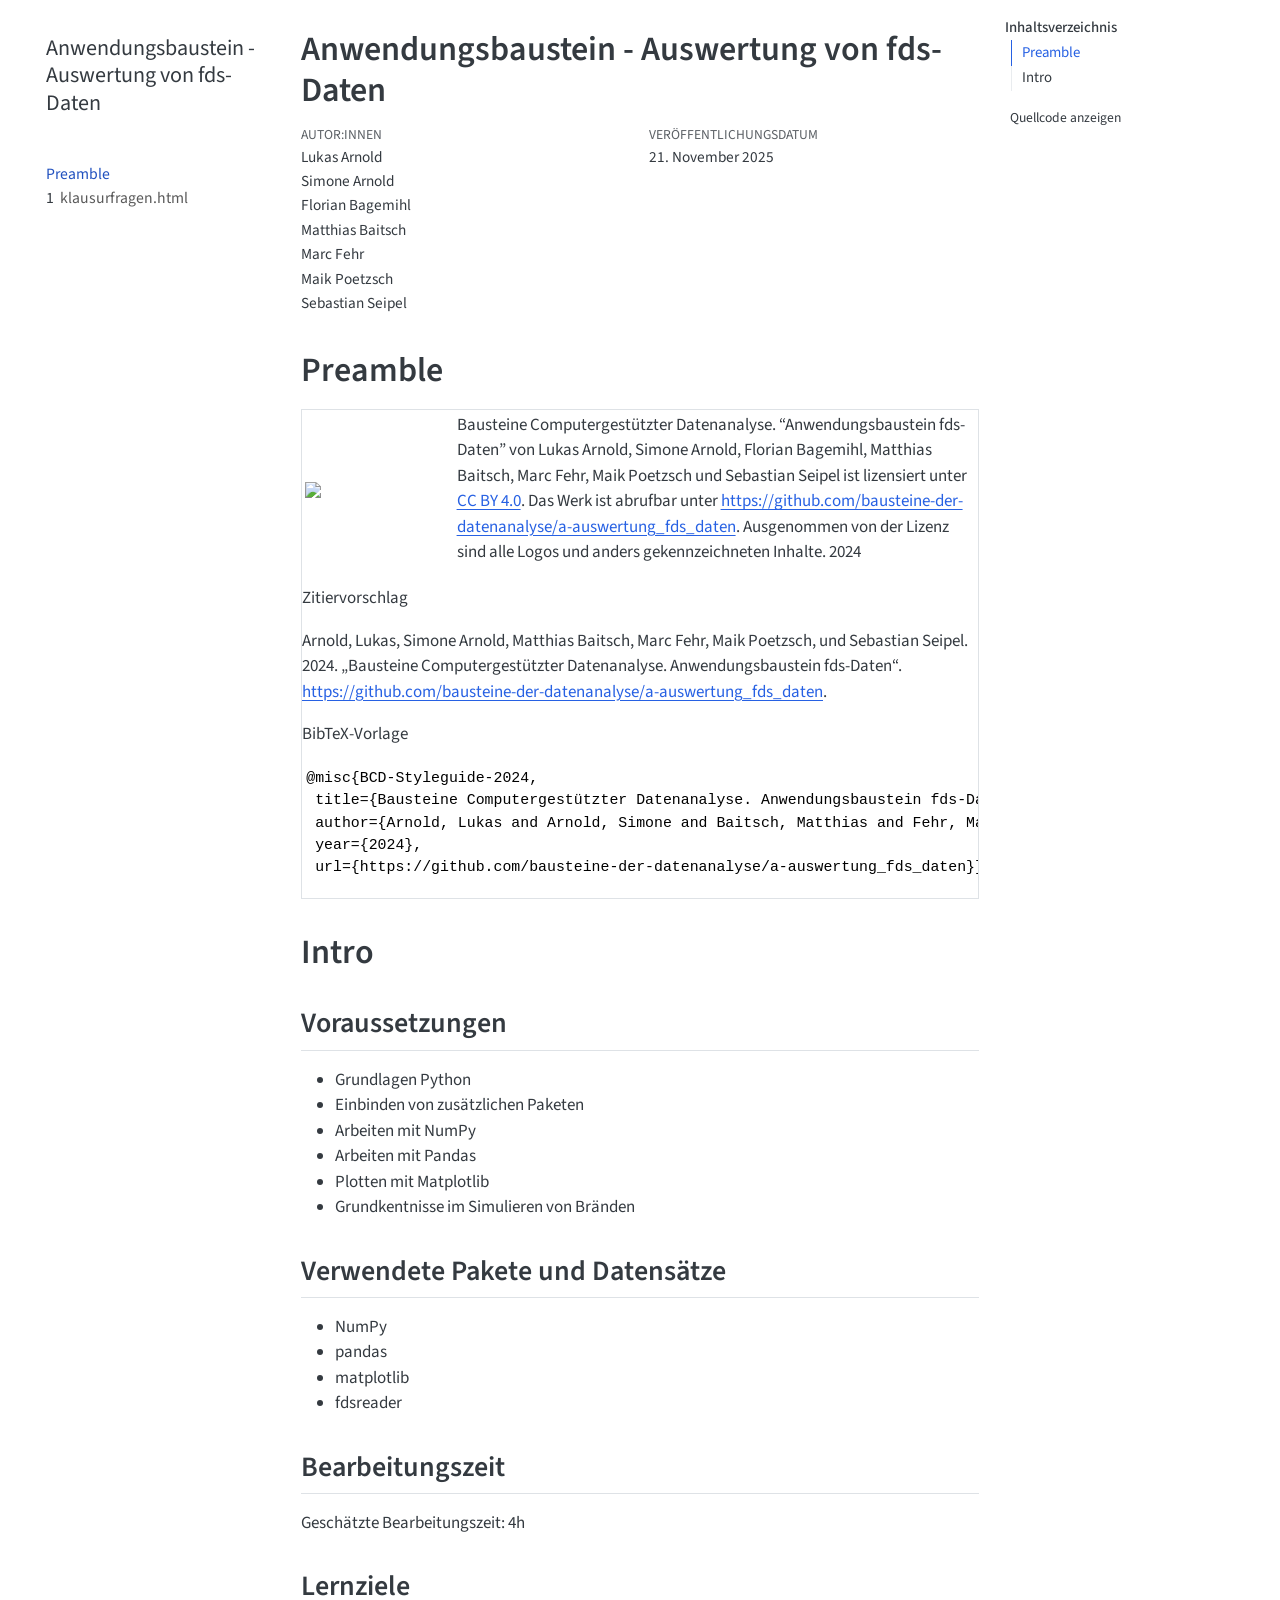
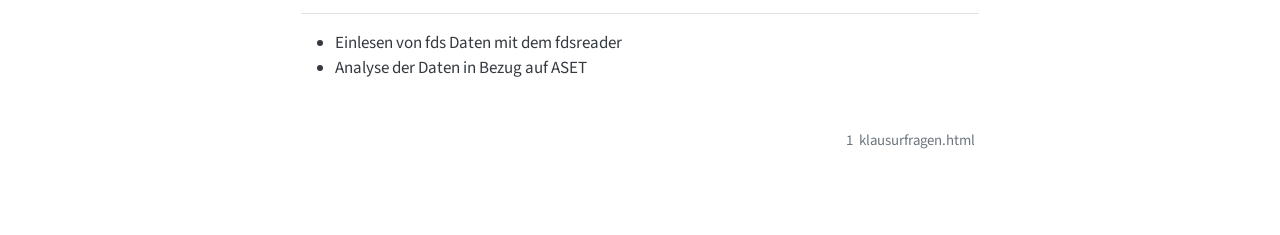
==== output/klausur/index.html @ cea71542 "CI added changes 2025-11-21 12:44:24" ====
<!DOCTYPE html>
<html xmlns="http://www.w3.org/1999/xhtml" lang="de" xml:lang="de"><head>

<meta charset="utf-8">
<meta name="generator" content="quarto-1.4.556">

<meta name="viewport" content="width=device-width, initial-scale=1.0, user-scalable=yes">

<meta name="author" content="Lukas Arnold">
<meta name="author" content="Simone Arnold">
<meta name="author" content="Florian Bagemihl">
<meta name="author" content="Matthias Baitsch">
<meta name="author" content="Marc Fehr">
<meta name="author" content="Maik Poetzsch">
<meta name="author" content="Sebastian Seipel">

<title>Anwendungsbaustein - Auswertung von fds-Daten</title>
<style>
code{white-space: pre-wrap;}
span.smallcaps{font-variant: small-caps;}
div.columns{display: flex; gap: min(4vw, 1.5em);}
div.column{flex: auto; overflow-x: auto;}
div.hanging-indent{margin-left: 1.5em; text-indent: -1.5em;}
ul.task-list{list-style: none;}
ul.task-list li input[type="checkbox"] {
  width: 0.8em;
  margin: 0 0.8em 0.2em -1em; /* quarto-specific, see https://github.com/quarto-dev/quarto-cli/issues/4556 */ 
  vertical-align: middle;
}
</style>


<script src="site_libs/quarto-nav/quarto-nav.js"></script>
<script src="site_libs/quarto-nav/headroom.min.js"></script>
<script src="site_libs/clipboard/clipboard.min.js"></script>
<script src="site_libs/quarto-search/autocomplete.umd.js"></script>
<script src="site_libs/quarto-search/fuse.min.js"></script>
<script src="site_libs/quarto-search/quarto-search.js"></script>
<meta name="quarto:offset" content="./">
<link href="./klausurfragen/klausurfragen.html" rel="next">
<script src="site_libs/quarto-html/quarto.js"></script>
<script src="site_libs/quarto-html/popper.min.js"></script>
<script src="site_libs/quarto-html/tippy.umd.min.js"></script>
<script src="site_libs/quarto-html/anchor.min.js"></script>
<link href="site_libs/quarto-html/tippy.css" rel="stylesheet">
<link href="site_libs/quarto-html/quarto-syntax-highlighting.css" rel="stylesheet" id="quarto-text-highlighting-styles">
<script src="site_libs/bootstrap/bootstrap.min.js"></script>
<link href="site_libs/bootstrap/bootstrap-icons.css" rel="stylesheet">
<link href="site_libs/bootstrap/bootstrap.min.css" rel="stylesheet" id="quarto-bootstrap" data-mode="light">
<script id="quarto-search-options" type="application/json">{
  "location": "sidebar",
  "copy-button": false,
  "collapse-after": 3,
  "panel-placement": "start",
  "type": "textbox",
  "limit": 50,
  "keyboard-shortcut": [
    "f",
    "/",
    "s"
  ],
  "show-item-context": false,
  "language": {
    "search-no-results-text": "Keine Treffer",
    "search-matching-documents-text": "Treffer",
    "search-copy-link-title": "Link in die Suche kopieren",
    "search-hide-matches-text": "Zusätzliche Treffer verbergen",
    "search-more-match-text": "weitere Treffer in diesem Dokument",
    "search-more-matches-text": "weitere Treffer in diesem Dokument",
    "search-clear-button-title": "Zurücksetzen",
    "search-text-placeholder": "",
    "search-detached-cancel-button-title": "Abbrechen",
    "search-submit-button-title": "Abschicken",
    "search-label": "Suchen"
  }
}</script>


</head>

<body class="nav-sidebar floating">

<div id="quarto-search-results"></div>
  <header id="quarto-header" class="headroom fixed-top">
  <nav class="quarto-secondary-nav">
    <div class="container-fluid d-flex">
      <button type="button" class="quarto-btn-toggle btn" data-bs-toggle="collapse" data-bs-target=".quarto-sidebar-collapse-item" aria-controls="quarto-sidebar" aria-expanded="false" aria-label="Seitenleiste umschalten" onclick="if (window.quartoToggleHeadroom) { window.quartoToggleHeadroom(); }">
        <i class="bi bi-layout-text-sidebar-reverse"></i>
      </button>
        <nav class="quarto-page-breadcrumbs" aria-label="breadcrumb"><ol class="breadcrumb"><li class="breadcrumb-item"><a href="./index.html">Preamble</a></li></ol></nav>
        <a class="flex-grow-1" role="button" data-bs-toggle="collapse" data-bs-target=".quarto-sidebar-collapse-item" aria-controls="quarto-sidebar" aria-expanded="false" aria-label="Seitenleiste umschalten" onclick="if (window.quartoToggleHeadroom) { window.quartoToggleHeadroom(); }">      
        </a>
      <button type="button" class="btn quarto-search-button" aria-label="" onclick="window.quartoOpenSearch();">
        <i class="bi bi-search"></i>
      </button>
    </div>
  </nav>
</header>
<!-- content -->
<div id="quarto-content" class="quarto-container page-columns page-rows-contents page-layout-article">
<!-- sidebar -->
  <nav id="quarto-sidebar" class="sidebar collapse collapse-horizontal quarto-sidebar-collapse-item sidebar-navigation floating overflow-auto">
    <div class="pt-lg-2 mt-2 text-left sidebar-header">
    <div class="sidebar-title mb-0 py-0">
      <a href="./">Anwendungsbaustein - Auswertung von fds-Daten</a> 
        <div class="sidebar-tools-main">
    <a href="https://github.com/bausteine-der-datenanalyse/a-auswertung_fds_daten" title="Source Code" class="quarto-navigation-tool px-1" aria-label="Source Code"><i class="bi bi-github"></i></a>
    <a href="./Anwendungsbaustein---Auswertung-von-fds-Daten.pdf" title="Download PDF" class="quarto-navigation-tool px-1" aria-label="Download PDF"><i class="bi bi-file-pdf"></i></a>
</div>
    </div>
      </div>
        <div class="mt-2 flex-shrink-0 align-items-center">
        <div class="sidebar-search">
        <div id="quarto-search" class="" title="Suchen"></div>
        </div>
        </div>
    <div class="sidebar-menu-container"> 
    <ul class="list-unstyled mt-1">
        <li class="sidebar-item">
  <div class="sidebar-item-container"> 
  <a href="./index.html" class="sidebar-item-text sidebar-link active">
 <span class="menu-text">Preamble</span></a>
  </div>
</li>
        <li class="sidebar-item">
  <div class="sidebar-item-container"> 
  <a href="./klausurfragen/klausurfragen.html" class="sidebar-item-text sidebar-link">
 <span class="menu-text"><span class="chapter-number">1</span>&nbsp; <span class="chapter-title">klausurfragen.html</span></span></a>
  </div>
</li>
    </ul>
    </div>
</nav>
<div id="quarto-sidebar-glass" class="quarto-sidebar-collapse-item" data-bs-toggle="collapse" data-bs-target=".quarto-sidebar-collapse-item"></div>
<!-- margin-sidebar -->
    <div id="quarto-margin-sidebar" class="sidebar margin-sidebar">
        <nav id="TOC" role="doc-toc" class="toc-active">
    <h2 id="toc-title">Inhaltsverzeichnis</h2>
   
  <ul>
  <li><a href="#preamble" id="toc-preamble" class="nav-link active" data-scroll-target="#preamble">Preamble</a></li>
  <li><a href="#intro" id="toc-intro" class="nav-link" data-scroll-target="#intro">Intro</a>
  <ul class="collapse">
  <li><a href="#voraussetzungen" id="toc-voraussetzungen" class="nav-link" data-scroll-target="#voraussetzungen">Voraussetzungen</a></li>
  <li><a href="#verwendete-pakete-und-datensätze" id="toc-verwendete-pakete-und-datensätze" class="nav-link" data-scroll-target="#verwendete-pakete-und-datensätze">Verwendete Pakete und Datensätze</a></li>
  <li><a href="#bearbeitungszeit" id="toc-bearbeitungszeit" class="nav-link" data-scroll-target="#bearbeitungszeit">Bearbeitungszeit</a></li>
  <li><a href="#lernziele" id="toc-lernziele" class="nav-link" data-scroll-target="#lernziele">Lernziele</a></li>
  </ul></li>
  </ul>
<div class="toc-actions"><ul><li><a href="https://github.com/bausteine-der-datenanalyse/a-auswertung_fds_daten/blob/main/index.qmd" class="toc-action"><i class="bi bi-github"></i>Quellcode anzeigen</a></li></ul></div></nav>
    </div>
<!-- main -->
<main class="content" id="quarto-document-content">

<header id="title-block-header" class="quarto-title-block default">
<div class="quarto-title">
<h1 class="title">Anwendungsbaustein - Auswertung von fds-Daten</h1>
</div>



<div class="quarto-title-meta">

    <div>
    <div class="quarto-title-meta-heading">Autor:innen</div>
    <div class="quarto-title-meta-contents">
             <p>Lukas Arnold </p>
             <p>Simone Arnold </p>
             <p>Florian Bagemihl </p>
             <p>Matthias Baitsch </p>
             <p>Marc Fehr </p>
             <p>Maik Poetzsch </p>
             <p>Sebastian Seipel </p>
          </div>
  </div>
    
    <div>
    <div class="quarto-title-meta-heading">Veröffentlichungsdatum</div>
    <div class="quarto-title-meta-contents">
      <p class="date">21. November 2025</p>
    </div>
  </div>
  
    
  </div>
  


</header>


<section id="preamble" class="level1 unnumbered">
<h1 class="unnumbered">Preamble</h1>
<div id="Lizenz" class="border">
<div>

</div>
<div class="quarto-layout-panel" data-layout="[20, 80]">
<div class="quarto-layout-row quarto-layout-valign-center">
<div class="quarto-layout-cell" style="flex-basis: 20.0%;justify-content: center;">
<p><img src="https://mirrors.creativecommons.org/presskit/buttons/88x31/png/by.png" class="img-fluid"></p>
</div>
<div class="quarto-layout-cell" style="flex-basis: 80.0%;justify-content: flex-start;">
<p>Bausteine Computergestützter Datenanalyse. “Anwendungsbaustein fds-Daten” von Lukas Arnold, Simone Arnold, Florian Bagemihl, Matthias Baitsch, Marc Fehr, Maik Poetzsch und Sebastian Seipel ist lizensiert unter <a href="https://creativecommons.org/licenses/by/4.0/deed.de">CC BY 4.0</a>. Das Werk ist abrufbar unter <a href="https://github.com/bausteine-der-datenanalyse/a-auswertung_fds_daten" class="uri">https://github.com/bausteine-der-datenanalyse/a-auswertung_fds_daten</a>. Ausgenommen von der Lizenz sind alle Logos und anders gekennzeichneten Inhalte. 2024</p>
</div>
</div>
</div>
<p>Zitiervorschlag</p>
<p>Arnold, Lukas, Simone Arnold, Matthias Baitsch, Marc Fehr, Maik Poetzsch, und Sebastian Seipel. 2024. „Bausteine Computergestützter Datenanalyse. Anwendungsbaustein fds-Daten“. <a href="https://github.com/bausteine-der-datenanalyse/a-auswertung_fds_daten" class="uri">https://github.com/bausteine-der-datenanalyse/a-auswertung_fds_daten</a>.</p>
<p>BibTeX-Vorlage</p>
<pre><code>@misc{BCD-Styleguide-2024,
 title={Bausteine Computergestützter Datenanalyse. Anwendungsbaustein fds-Daten},
 author={Arnold, Lukas and Arnold, Simone and Baitsch, Matthias and Fehr, Marc and Poetzsch, Maik and Seipel, Sebastian},
 year={2024},
 url={https://github.com/bausteine-der-datenanalyse/a-auswertung_fds_daten}} </code></pre>
</div>
</section>
<section id="intro" class="level1">
<h1>Intro</h1>
<section id="voraussetzungen" class="level2">
<h2 class="anchored" data-anchor-id="voraussetzungen">Voraussetzungen</h2>
<ul>
<li>Grundlagen Python</li>
<li>Einbinden von zusätzlichen Paketen</li>
<li>Arbeiten mit NumPy</li>
<li>Arbeiten mit Pandas</li>
<li>Plotten mit Matplotlib</li>
<li>Grundkentnisse im Simulieren von Bränden</li>
</ul>
</section>
<section id="verwendete-pakete-und-datensätze" class="level2">
<h2 class="anchored" data-anchor-id="verwendete-pakete-und-datensätze">Verwendete Pakete und Datensätze</h2>
<ul>
<li>NumPy</li>
<li>pandas</li>
<li>matplotlib</li>
<li>fdsreader</li>
</ul>
</section>
<section id="bearbeitungszeit" class="level2">
<h2 class="anchored" data-anchor-id="bearbeitungszeit">Bearbeitungszeit</h2>
<p>Geschätzte Bearbeitungszeit: 4h</p>
</section>
<section id="lernziele" class="level2">
<h2 class="anchored" data-anchor-id="lernziele">Lernziele</h2>
<ul>
<li>Einlesen von fds Daten mit dem fdsreader</li>
<li>Analyse der Daten in Bezug auf ASET</li>
</ul>


</section>
</section>

</main> <!-- /main -->
<script id="quarto-html-after-body" type="application/javascript">
window.document.addEventListener("DOMContentLoaded", function (event) {
  const toggleBodyColorMode = (bsSheetEl) => {
    const mode = bsSheetEl.getAttribute("data-mode");
    const bodyEl = window.document.querySelector("body");
    if (mode === "dark") {
      bodyEl.classList.add("quarto-dark");
      bodyEl.classList.remove("quarto-light");
    } else {
      bodyEl.classList.add("quarto-light");
      bodyEl.classList.remove("quarto-dark");
    }
  }
  const toggleBodyColorPrimary = () => {
    const bsSheetEl = window.document.querySelector("link#quarto-bootstrap");
    if (bsSheetEl) {
      toggleBodyColorMode(bsSheetEl);
    }
  }
  toggleBodyColorPrimary();  
  const icon = "";
  const anchorJS = new window.AnchorJS();
  anchorJS.options = {
    placement: 'right',
    icon: icon
  };
  anchorJS.add('.anchored');
  const isCodeAnnotation = (el) => {
    for (const clz of el.classList) {
      if (clz.startsWith('code-annotation-')) {                     
        return true;
      }
    }
    return false;
  }
  const clipboard = new window.ClipboardJS('.code-copy-button', {
    text: function(trigger) {
      const codeEl = trigger.previousElementSibling.cloneNode(true);
      for (const childEl of codeEl.children) {
        if (isCodeAnnotation(childEl)) {
          childEl.remove();
        }
      }
      return codeEl.innerText;
    }
  });
  clipboard.on('success', function(e) {
    // button target
    const button = e.trigger;
    // don't keep focus
    button.blur();
    // flash "checked"
    button.classList.add('code-copy-button-checked');
    var currentTitle = button.getAttribute("title");
    button.setAttribute("title", "Kopiert");
    let tooltip;
    if (window.bootstrap) {
      button.setAttribute("data-bs-toggle", "tooltip");
      button.setAttribute("data-bs-placement", "left");
      button.setAttribute("data-bs-title", "Kopiert");
      tooltip = new bootstrap.Tooltip(button, 
        { trigger: "manual", 
          customClass: "code-copy-button-tooltip",
          offset: [0, -8]});
      tooltip.show();    
    }
    setTimeout(function() {
      if (tooltip) {
        tooltip.hide();
        button.removeAttribute("data-bs-title");
        button.removeAttribute("data-bs-toggle");
        button.removeAttribute("data-bs-placement");
      }
      button.setAttribute("title", currentTitle);
      button.classList.remove('code-copy-button-checked');
    }, 1000);
    // clear code selection
    e.clearSelection();
  });
    var localhostRegex = new RegExp(/^(?:http|https):\/\/localhost\:?[0-9]*\//);
    var mailtoRegex = new RegExp(/^mailto:/);
      var filterRegex = new RegExp('/' + window.location.host + '/');
    var isInternal = (href) => {
        return filterRegex.test(href) || localhostRegex.test(href) || mailtoRegex.test(href);
    }
    // Inspect non-navigation links and adorn them if external
 	var links = window.document.querySelectorAll('a[href]:not(.nav-link):not(.navbar-brand):not(.toc-action):not(.sidebar-link):not(.sidebar-item-toggle):not(.pagination-link):not(.no-external):not([aria-hidden]):not(.dropdown-item):not(.quarto-navigation-tool)');
    for (var i=0; i<links.length; i++) {
      const link = links[i];
      if (!isInternal(link.href)) {
        // undo the damage that might have been done by quarto-nav.js in the case of
        // links that we want to consider external
        if (link.dataset.originalHref !== undefined) {
          link.href = link.dataset.originalHref;
        }
      }
    }
  function tippyHover(el, contentFn, onTriggerFn, onUntriggerFn) {
    const config = {
      allowHTML: true,
      maxWidth: 500,
      delay: 100,
      arrow: false,
      appendTo: function(el) {
          return el.parentElement;
      },
      interactive: true,
      interactiveBorder: 10,
      theme: 'quarto',
      placement: 'bottom-start',
    };
    if (contentFn) {
      config.content = contentFn;
    }
    if (onTriggerFn) {
      config.onTrigger = onTriggerFn;
    }
    if (onUntriggerFn) {
      config.onUntrigger = onUntriggerFn;
    }
    window.tippy(el, config); 
  }
  const noterefs = window.document.querySelectorAll('a[role="doc-noteref"]');
  for (var i=0; i<noterefs.length; i++) {
    const ref = noterefs[i];
    tippyHover(ref, function() {
      // use id or data attribute instead here
      let href = ref.getAttribute('data-footnote-href') || ref.getAttribute('href');
      try { href = new URL(href).hash; } catch {}
      const id = href.replace(/^#\/?/, "");
      const note = window.document.getElementById(id);
      if (note) {
        return note.innerHTML;
      } else {
        return "";
      }
    });
  }
  const xrefs = window.document.querySelectorAll('a.quarto-xref');
  const processXRef = (id, note) => {
    // Strip column container classes
    const stripColumnClz = (el) => {
      el.classList.remove("page-full", "page-columns");
      if (el.children) {
        for (const child of el.children) {
          stripColumnClz(child);
        }
      }
    }
    stripColumnClz(note)
    if (id === null || id.startsWith('sec-')) {
      // Special case sections, only their first couple elements
      const container = document.createElement("div");
      if (note.children && note.children.length > 2) {
        container.appendChild(note.children[0].cloneNode(true));
        for (let i = 1; i < note.children.length; i++) {
          const child = note.children[i];
          if (child.tagName === "P" && child.innerText === "") {
            continue;
          } else {
            container.appendChild(child.cloneNode(true));
            break;
          }
        }
        if (window.Quarto?.typesetMath) {
          window.Quarto.typesetMath(container);
        }
        return container.innerHTML
      } else {
        if (window.Quarto?.typesetMath) {
          window.Quarto.typesetMath(note);
        }
        return note.innerHTML;
      }
    } else {
      // Remove any anchor links if they are present
      const anchorLink = note.querySelector('a.anchorjs-link');
      if (anchorLink) {
        anchorLink.remove();
      }
      if (window.Quarto?.typesetMath) {
        window.Quarto.typesetMath(note);
      }
      // TODO in 1.5, we should make sure this works without a callout special case
      if (note.classList.contains("callout")) {
        return note.outerHTML;
      } else {
        return note.innerHTML;
      }
    }
  }
  for (var i=0; i<xrefs.length; i++) {
    const xref = xrefs[i];
    tippyHover(xref, undefined, function(instance) {
      instance.disable();
      let url = xref.getAttribute('href');
      let hash = undefined; 
      if (url.startsWith('#')) {
        hash = url;
      } else {
        try { hash = new URL(url).hash; } catch {}
      }
      if (hash) {
        const id = hash.replace(/^#\/?/, "");
        const note = window.document.getElementById(id);
        if (note !== null) {
          try {
            const html = processXRef(id, note.cloneNode(true));
            instance.setContent(html);
          } finally {
            instance.enable();
            instance.show();
          }
        } else {
          // See if we can fetch this
          fetch(url.split('#')[0])
          .then(res => res.text())
          .then(html => {
            const parser = new DOMParser();
            const htmlDoc = parser.parseFromString(html, "text/html");
            const note = htmlDoc.getElementById(id);
            if (note !== null) {
              const html = processXRef(id, note);
              instance.setContent(html);
            } 
          }).finally(() => {
            instance.enable();
            instance.show();
          });
        }
      } else {
        // See if we can fetch a full url (with no hash to target)
        // This is a special case and we should probably do some content thinning / targeting
        fetch(url)
        .then(res => res.text())
        .then(html => {
          const parser = new DOMParser();
          const htmlDoc = parser.parseFromString(html, "text/html");
          const note = htmlDoc.querySelector('main.content');
          if (note !== null) {
            // This should only happen for chapter cross references
            // (since there is no id in the URL)
            // remove the first header
            if (note.children.length > 0 && note.children[0].tagName === "HEADER") {
              note.children[0].remove();
            }
            const html = processXRef(null, note);
            instance.setContent(html);
          } 
        }).finally(() => {
          instance.enable();
          instance.show();
        });
      }
    }, function(instance) {
    });
  }
      let selectedAnnoteEl;
      const selectorForAnnotation = ( cell, annotation) => {
        let cellAttr = 'data-code-cell="' + cell + '"';
        let lineAttr = 'data-code-annotation="' +  annotation + '"';
        const selector = 'span[' + cellAttr + '][' + lineAttr + ']';
        return selector;
      }
      const selectCodeLines = (annoteEl) => {
        const doc = window.document;
        const targetCell = annoteEl.getAttribute("data-target-cell");
        const targetAnnotation = annoteEl.getAttribute("data-target-annotation");
        const annoteSpan = window.document.querySelector(selectorForAnnotation(targetCell, targetAnnotation));
        const lines = annoteSpan.getAttribute("data-code-lines").split(",");
        const lineIds = lines.map((line) => {
          return targetCell + "-" + line;
        })
        let top = null;
        let height = null;
        let parent = null;
        if (lineIds.length > 0) {
            //compute the position of the single el (top and bottom and make a div)
            const el = window.document.getElementById(lineIds[0]);
            top = el.offsetTop;
            height = el.offsetHeight;
            parent = el.parentElement.parentElement;
          if (lineIds.length > 1) {
            const lastEl = window.document.getElementById(lineIds[lineIds.length - 1]);
            const bottom = lastEl.offsetTop + lastEl.offsetHeight;
            height = bottom - top;
          }
          if (top !== null && height !== null && parent !== null) {
            // cook up a div (if necessary) and position it 
            let div = window.document.getElementById("code-annotation-line-highlight");
            if (div === null) {
              div = window.document.createElement("div");
              div.setAttribute("id", "code-annotation-line-highlight");
              div.style.position = 'absolute';
              parent.appendChild(div);
            }
            div.style.top = top - 2 + "px";
            div.style.height = height + 4 + "px";
            div.style.left = 0;
            let gutterDiv = window.document.getElementById("code-annotation-line-highlight-gutter");
            if (gutterDiv === null) {
              gutterDiv = window.document.createElement("div");
              gutterDiv.setAttribute("id", "code-annotation-line-highlight-gutter");
              gutterDiv.style.position = 'absolute';
              const codeCell = window.document.getElementById(targetCell);
              const gutter = codeCell.querySelector('.code-annotation-gutter');
              gutter.appendChild(gutterDiv);
            }
            gutterDiv.style.top = top - 2 + "px";
            gutterDiv.style.height = height + 4 + "px";
          }
          selectedAnnoteEl = annoteEl;
        }
      };
      const unselectCodeLines = () => {
        const elementsIds = ["code-annotation-line-highlight", "code-annotation-line-highlight-gutter"];
        elementsIds.forEach((elId) => {
          const div = window.document.getElementById(elId);
          if (div) {
            div.remove();
          }
        });
        selectedAnnoteEl = undefined;
      };
        // Handle positioning of the toggle
    window.addEventListener(
      "resize",
      throttle(() => {
        elRect = undefined;
        if (selectedAnnoteEl) {
          selectCodeLines(selectedAnnoteEl);
        }
      }, 10)
    );
    function throttle(fn, ms) {
    let throttle = false;
    let timer;
      return (...args) => {
        if(!throttle) { // first call gets through
            fn.apply(this, args);
            throttle = true;
        } else { // all the others get throttled
            if(timer) clearTimeout(timer); // cancel #2
            timer = setTimeout(() => {
              fn.apply(this, args);
              timer = throttle = false;
            }, ms);
        }
      };
    }
      // Attach click handler to the DT
      const annoteDls = window.document.querySelectorAll('dt[data-target-cell]');
      for (const annoteDlNode of annoteDls) {
        annoteDlNode.addEventListener('click', (event) => {
          const clickedEl = event.target;
          if (clickedEl !== selectedAnnoteEl) {
            unselectCodeLines();
            const activeEl = window.document.querySelector('dt[data-target-cell].code-annotation-active');
            if (activeEl) {
              activeEl.classList.remove('code-annotation-active');
            }
            selectCodeLines(clickedEl);
            clickedEl.classList.add('code-annotation-active');
          } else {
            // Unselect the line
            unselectCodeLines();
            clickedEl.classList.remove('code-annotation-active');
          }
        });
      }
  const findCites = (el) => {
    const parentEl = el.parentElement;
    if (parentEl) {
      const cites = parentEl.dataset.cites;
      if (cites) {
        return {
          el,
          cites: cites.split(' ')
        };
      } else {
        return findCites(el.parentElement)
      }
    } else {
      return undefined;
    }
  };
  var bibliorefs = window.document.querySelectorAll('a[role="doc-biblioref"]');
  for (var i=0; i<bibliorefs.length; i++) {
    const ref = bibliorefs[i];
    const citeInfo = findCites(ref);
    if (citeInfo) {
      tippyHover(citeInfo.el, function() {
        var popup = window.document.createElement('div');
        citeInfo.cites.forEach(function(cite) {
          var citeDiv = window.document.createElement('div');
          citeDiv.classList.add('hanging-indent');
          citeDiv.classList.add('csl-entry');
          var biblioDiv = window.document.getElementById('ref-' + cite);
          if (biblioDiv) {
            citeDiv.innerHTML = biblioDiv.innerHTML;
          }
          popup.appendChild(citeDiv);
        });
        return popup.innerHTML;
      });
    }
  }
});
</script>
<nav class="page-navigation">
  <div class="nav-page nav-page-previous">
  </div>
  <div class="nav-page nav-page-next">
      <a href="./klausurfragen/klausurfragen.html" class="pagination-link" aria-label="klausurfragen.html">
        <span class="nav-page-text"><span class="chapter-number">1</span>&nbsp; <span class="chapter-title">klausurfragen.html</span></span> <i class="bi bi-arrow-right-short"></i>
      </a>
  </div>
</nav>
</div> <!-- /content -->




<footer class="footer"><div class="nav-footer"><div class="nav-footer-center"><div class="toc-actions d-sm-block d-md-none"><ul><li><a href="https://github.com/bausteine-der-datenanalyse/a-auswertung_fds_daten/blob/main/index.qmd" class="toc-action"><i class="bi bi-github"></i>Quellcode anzeigen</a></li></ul></div></div></div></footer></body></html>
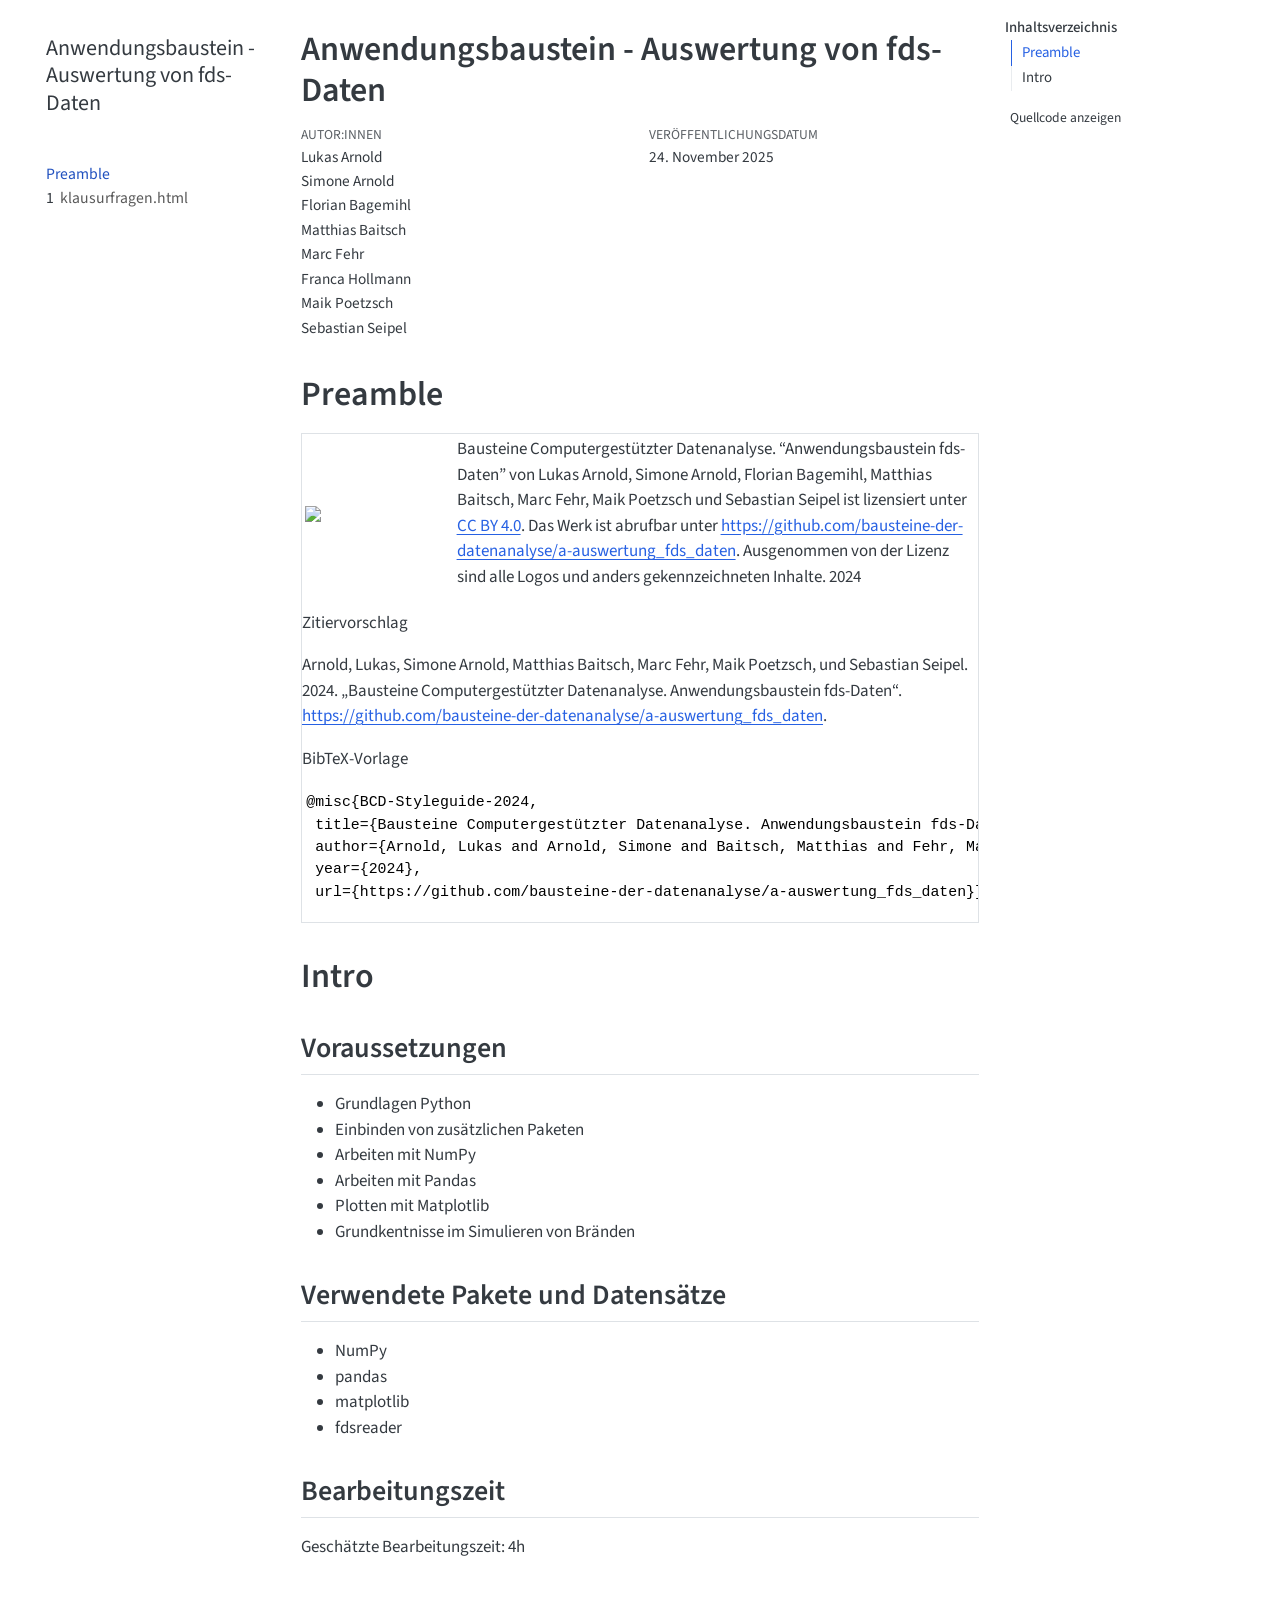
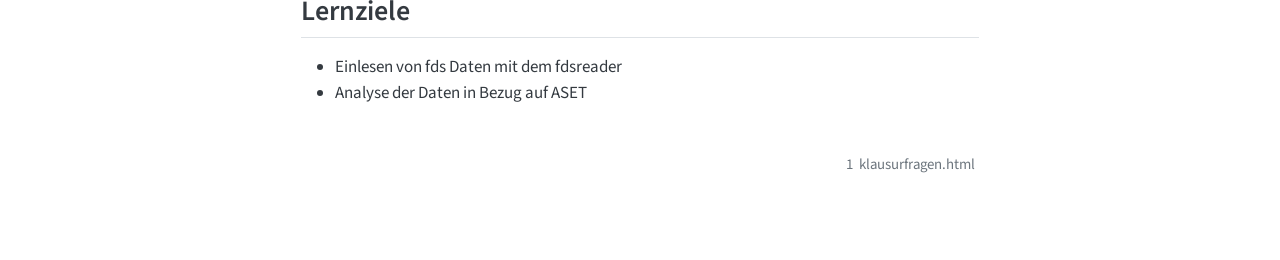
==== commit 60659589: "CI added changes 2025-11-24 16:26:38" ====
--- a/output/klausur/index.html
+++ b/output/klausur/index.html
@@ -11,6 +11,7 @@
 <meta name="author" content="Florian Bagemihl">
 <meta name="author" content="Matthias Baitsch">
 <meta name="author" content="Marc Fehr">
+<meta name="author" content="Franca Hollmann">
 <meta name="author" content="Maik Poetzsch">
 <meta name="author" content="Sebastian Seipel">
 
@@ -104,7 +105,7 @@
     <div class="sidebar-title mb-0 py-0">
       <a href="./">Anwendungsbaustein - Auswertung von fds-Daten</a> 
         <div class="sidebar-tools-main">
-    <a href="https://github.com/bausteine-der-datenanalyse/a-auswertung_fds_daten" title="Source Code" class="quarto-navigation-tool px-1" aria-label="Source Code"><i class="bi bi-github"></i></a>
+    <a href="https://github.com/bausteine-der-datenanalyse/a-auswertung-fds-daten" title="Source Code" class="quarto-navigation-tool px-1" aria-label="Source Code"><i class="bi bi-github"></i></a>
     <a href="./Anwendungsbaustein---Auswertung-von-fds-Daten.pdf" title="Download PDF" class="quarto-navigation-tool px-1" aria-label="Download PDF"><i class="bi bi-file-pdf"></i></a>
 </div>
     </div>
@@ -147,7 +148,7 @@
   <li><a href="#lernziele" id="toc-lernziele" class="nav-link" data-scroll-target="#lernziele">Lernziele</a></li>
   </ul></li>
   </ul>
-<div class="toc-actions"><ul><li><a href="https://github.com/bausteine-der-datenanalyse/a-auswertung_fds_daten/blob/main/index.qmd" class="toc-action"><i class="bi bi-github"></i>Quellcode anzeigen</a></li></ul></div></nav>
+<div class="toc-actions"><ul><li><a href="https://github.com/bausteine-der-datenanalyse/a-auswertung-fds-daten/blob/main/index.qmd" class="toc-action"><i class="bi bi-github"></i>Quellcode anzeigen</a></li></ul></div></nav>
     </div>
 <!-- main -->
 <main class="content" id="quarto-document-content">
@@ -169,6 +170,7 @@
              <p>Florian Bagemihl </p>
              <p>Matthias Baitsch </p>
              <p>Marc Fehr </p>
+             <p>Franca Hollmann </p>
              <p>Maik Poetzsch </p>
              <p>Sebastian Seipel </p>
           </div>
@@ -177,7 +179,7 @@
     <div>
     <div class="quarto-title-meta-heading">Veröffentlichungsdatum</div>
     <div class="quarto-title-meta-contents">
-      <p class="date">21. November 2025</p>
+      <p class="date">24. November 2025</p>
     </div>
   </div>
   
@@ -676,4 +678,4 @@
 
 
 
-<footer class="footer"><div class="nav-footer"><div class="nav-footer-center"><div class="toc-actions d-sm-block d-md-none"><ul><li><a href="https://github.com/bausteine-der-datenanalyse/a-auswertung_fds_daten/blob/main/index.qmd" class="toc-action"><i class="bi bi-github"></i>Quellcode anzeigen</a></li></ul></div></div></div></footer></body></html>+<footer class="footer"><div class="nav-footer"><div class="nav-footer-center"><div class="toc-actions d-sm-block d-md-none"><ul><li><a href="https://github.com/bausteine-der-datenanalyse/a-auswertung-fds-daten/blob/main/index.qmd" class="toc-action"><i class="bi bi-github"></i>Quellcode anzeigen</a></li></ul></div></div></div></footer></body></html>
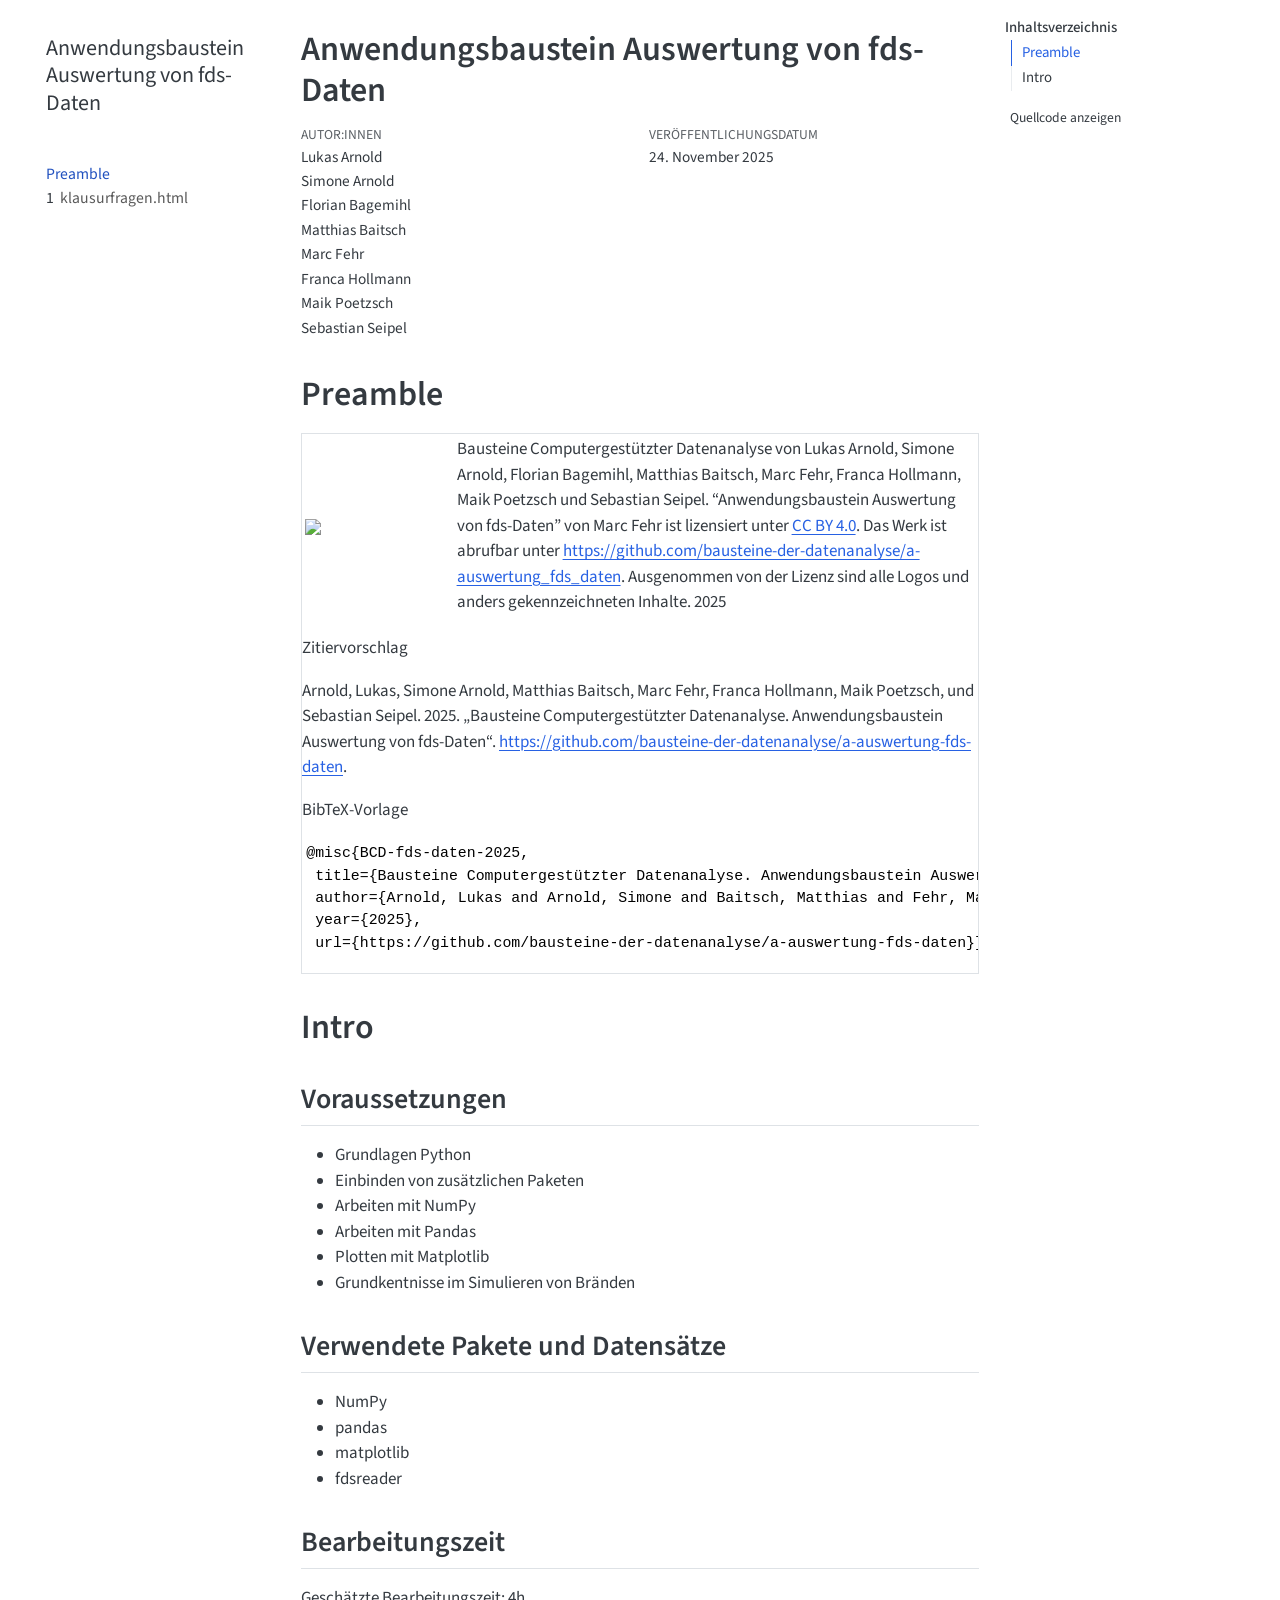
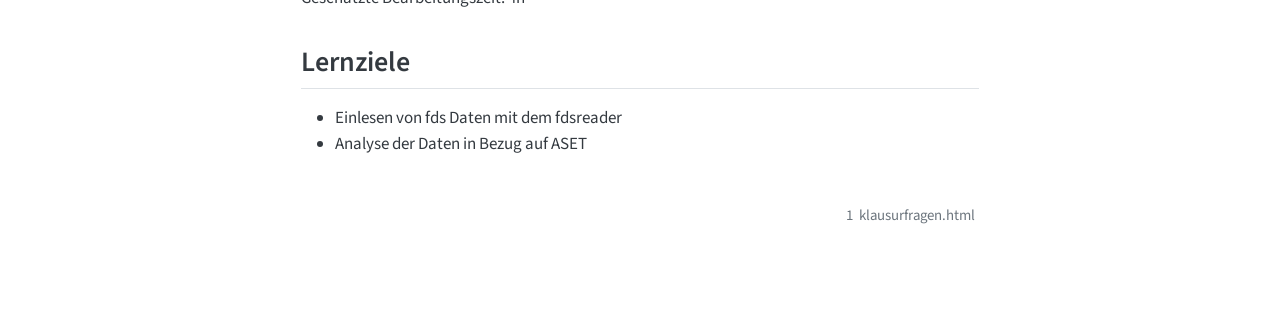
==== commit 29c2ab62: "CI added changes 2025-11-24 16:31:24" ====
--- a/output/klausur/index.html
+++ b/output/klausur/index.html
@@ -15,7 +15,7 @@
 <meta name="author" content="Maik Poetzsch">
 <meta name="author" content="Sebastian Seipel">
 
-<title>Anwendungsbaustein - Auswertung von fds-Daten</title>
+<title>Anwendungsbaustein Auswertung von fds-Daten</title>
 <style>
 code{white-space: pre-wrap;}
 span.smallcaps{font-variant: small-caps;}
@@ -103,10 +103,10 @@
   <nav id="quarto-sidebar" class="sidebar collapse collapse-horizontal quarto-sidebar-collapse-item sidebar-navigation floating overflow-auto">
     <div class="pt-lg-2 mt-2 text-left sidebar-header">
     <div class="sidebar-title mb-0 py-0">
-      <a href="./">Anwendungsbaustein - Auswertung von fds-Daten</a> 
+      <a href="./">Anwendungsbaustein Auswertung von fds-Daten</a> 
         <div class="sidebar-tools-main">
     <a href="https://github.com/bausteine-der-datenanalyse/a-auswertung-fds-daten" title="Source Code" class="quarto-navigation-tool px-1" aria-label="Source Code"><i class="bi bi-github"></i></a>
-    <a href="./Anwendungsbaustein---Auswertung-von-fds-Daten.pdf" title="Download PDF" class="quarto-navigation-tool px-1" aria-label="Download PDF"><i class="bi bi-file-pdf"></i></a>
+    <a href="./Anwendungsbaustein-Auswertung-von-fds-Daten.pdf" title="Download PDF" class="quarto-navigation-tool px-1" aria-label="Download PDF"><i class="bi bi-file-pdf"></i></a>
 </div>
     </div>
       </div>
@@ -155,7 +155,7 @@
 
 <header id="title-block-header" class="quarto-title-block default">
 <div class="quarto-title">
-<h1 class="title">Anwendungsbaustein - Auswertung von fds-Daten</h1>
+<h1 class="title">Anwendungsbaustein Auswertung von fds-Daten</h1>
 </div>
 
 
@@ -203,18 +203,18 @@
 <p><img src="https://mirrors.creativecommons.org/presskit/buttons/88x31/png/by.png" class="img-fluid"></p>
 </div>
 <div class="quarto-layout-cell" style="flex-basis: 80.0%;justify-content: flex-start;">
-<p>Bausteine Computergestützter Datenanalyse. “Anwendungsbaustein fds-Daten” von Lukas Arnold, Simone Arnold, Florian Bagemihl, Matthias Baitsch, Marc Fehr, Maik Poetzsch und Sebastian Seipel ist lizensiert unter <a href="https://creativecommons.org/licenses/by/4.0/deed.de">CC BY 4.0</a>. Das Werk ist abrufbar unter <a href="https://github.com/bausteine-der-datenanalyse/a-auswertung_fds_daten" class="uri">https://github.com/bausteine-der-datenanalyse/a-auswertung_fds_daten</a>. Ausgenommen von der Lizenz sind alle Logos und anders gekennzeichneten Inhalte. 2024</p>
+<p>Bausteine Computergestützter Datenanalyse von Lukas Arnold, Simone Arnold, Florian Bagemihl, Matthias Baitsch, Marc Fehr, Franca Hollmann, Maik Poetzsch und Sebastian Seipel. “Anwendungsbaustein Auswertung von fds-Daten” von Marc Fehr ist lizensiert unter <a href="https://creativecommons.org/licenses/by/4.0/deed.de">CC BY 4.0</a>. Das Werk ist abrufbar unter <a href="https://github.com/bausteine-der-datenanalyse/a-auswertung_fds_daten" class="uri">https://github.com/bausteine-der-datenanalyse/a-auswertung_fds_daten</a>. Ausgenommen von der Lizenz sind alle Logos und anders gekennzeichneten Inhalte. 2025</p>
 </div>
 </div>
 </div>
 <p>Zitiervorschlag</p>
-<p>Arnold, Lukas, Simone Arnold, Matthias Baitsch, Marc Fehr, Maik Poetzsch, und Sebastian Seipel. 2024. „Bausteine Computergestützter Datenanalyse. Anwendungsbaustein fds-Daten“. <a href="https://github.com/bausteine-der-datenanalyse/a-auswertung_fds_daten" class="uri">https://github.com/bausteine-der-datenanalyse/a-auswertung_fds_daten</a>.</p>
+<p>Arnold, Lukas, Simone Arnold, Matthias Baitsch, Marc Fehr, Franca Hollmann, Maik Poetzsch, und Sebastian Seipel. 2025. „Bausteine Computergestützter Datenanalyse. Anwendungsbaustein Auswertung von fds-Daten“. <a href="https://github.com/bausteine-der-datenanalyse/a-auswertung-fds-daten" class="uri">https://github.com/bausteine-der-datenanalyse/a-auswertung-fds-daten</a>.</p>
 <p>BibTeX-Vorlage</p>
-<pre><code>@misc{BCD-Styleguide-2024,
- title={Bausteine Computergestützter Datenanalyse. Anwendungsbaustein fds-Daten},
- author={Arnold, Lukas and Arnold, Simone and Baitsch, Matthias and Fehr, Marc and Poetzsch, Maik and Seipel, Sebastian},
- year={2024},
- url={https://github.com/bausteine-der-datenanalyse/a-auswertung_fds_daten}} </code></pre>
+<pre><code>@misc{BCD-fds-daten-2025,
+ title={Bausteine Computergestützter Datenanalyse. Anwendungsbaustein Auswertung von fds-Daten},
+ author={Arnold, Lukas and Arnold, Simone and Baitsch, Matthias and Fehr, Marc and Hollmann, Franca and Poetzsch, Maik and Seipel, Sebastian},
+ year={2025},
+ url={https://github.com/bausteine-der-datenanalyse/a-auswertung-fds-daten}} </code></pre>
 </div>
 </section>
 <section id="intro" class="level1">
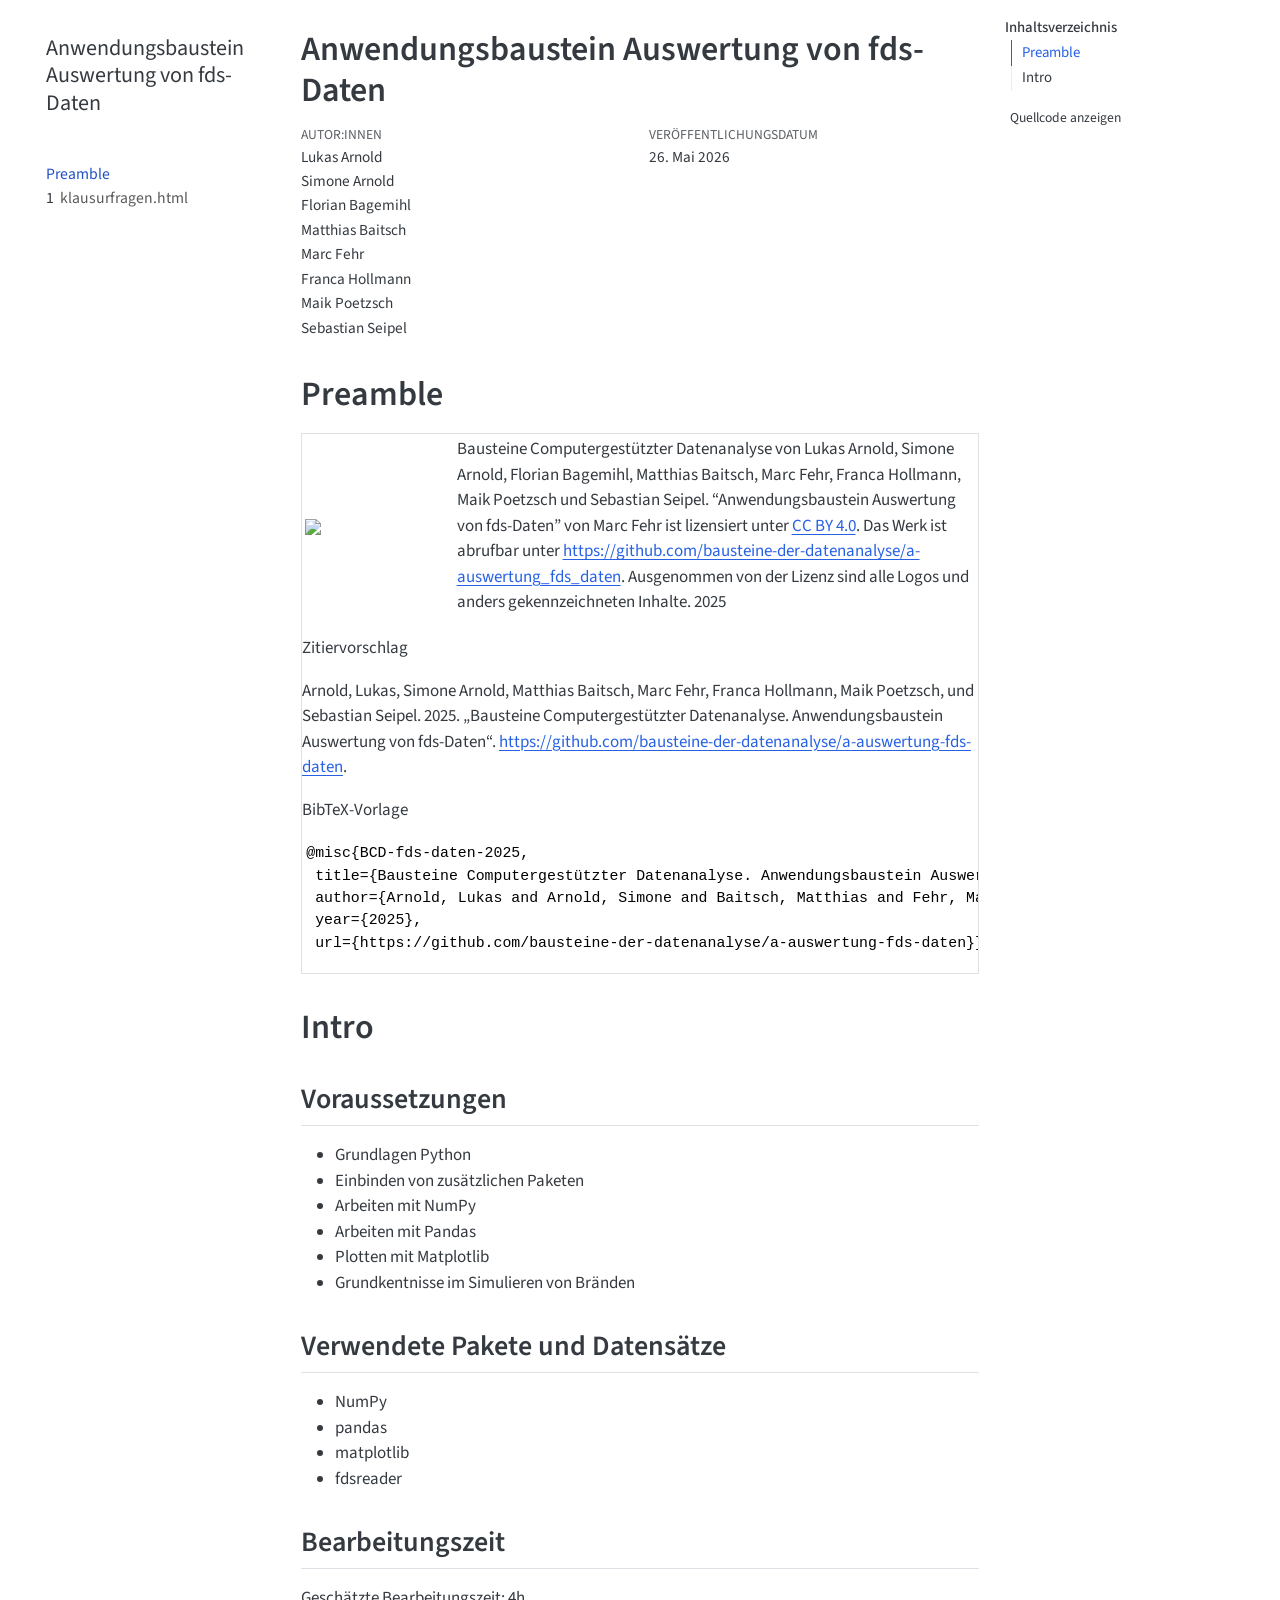
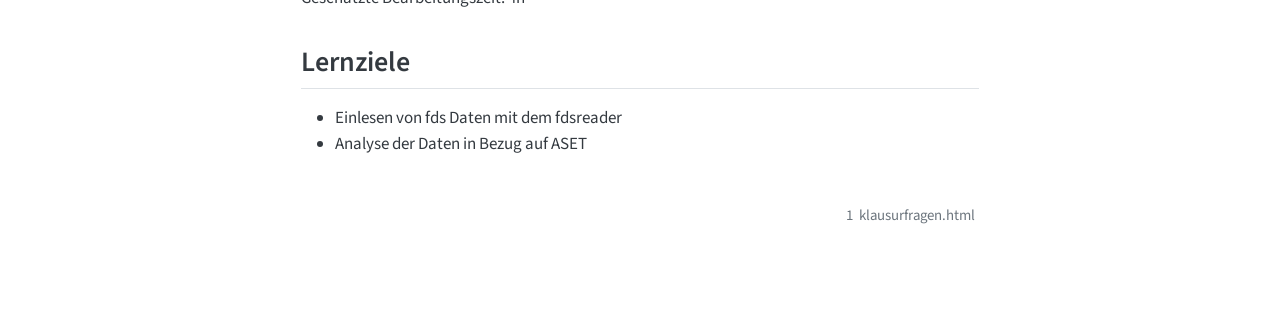
==== commit ffc0ef5a: "CI added changes 2026-05-26 06:58:44" ====
--- a/output/klausur/index.html
+++ b/output/klausur/index.html
@@ -179,7 +179,7 @@
     <div>
     <div class="quarto-title-meta-heading">Veröffentlichungsdatum</div>
     <div class="quarto-title-meta-contents">
-      <p class="date">24. November 2025</p>
+      <p class="date">26. Mai 2026</p>
     </div>
   </div>
   
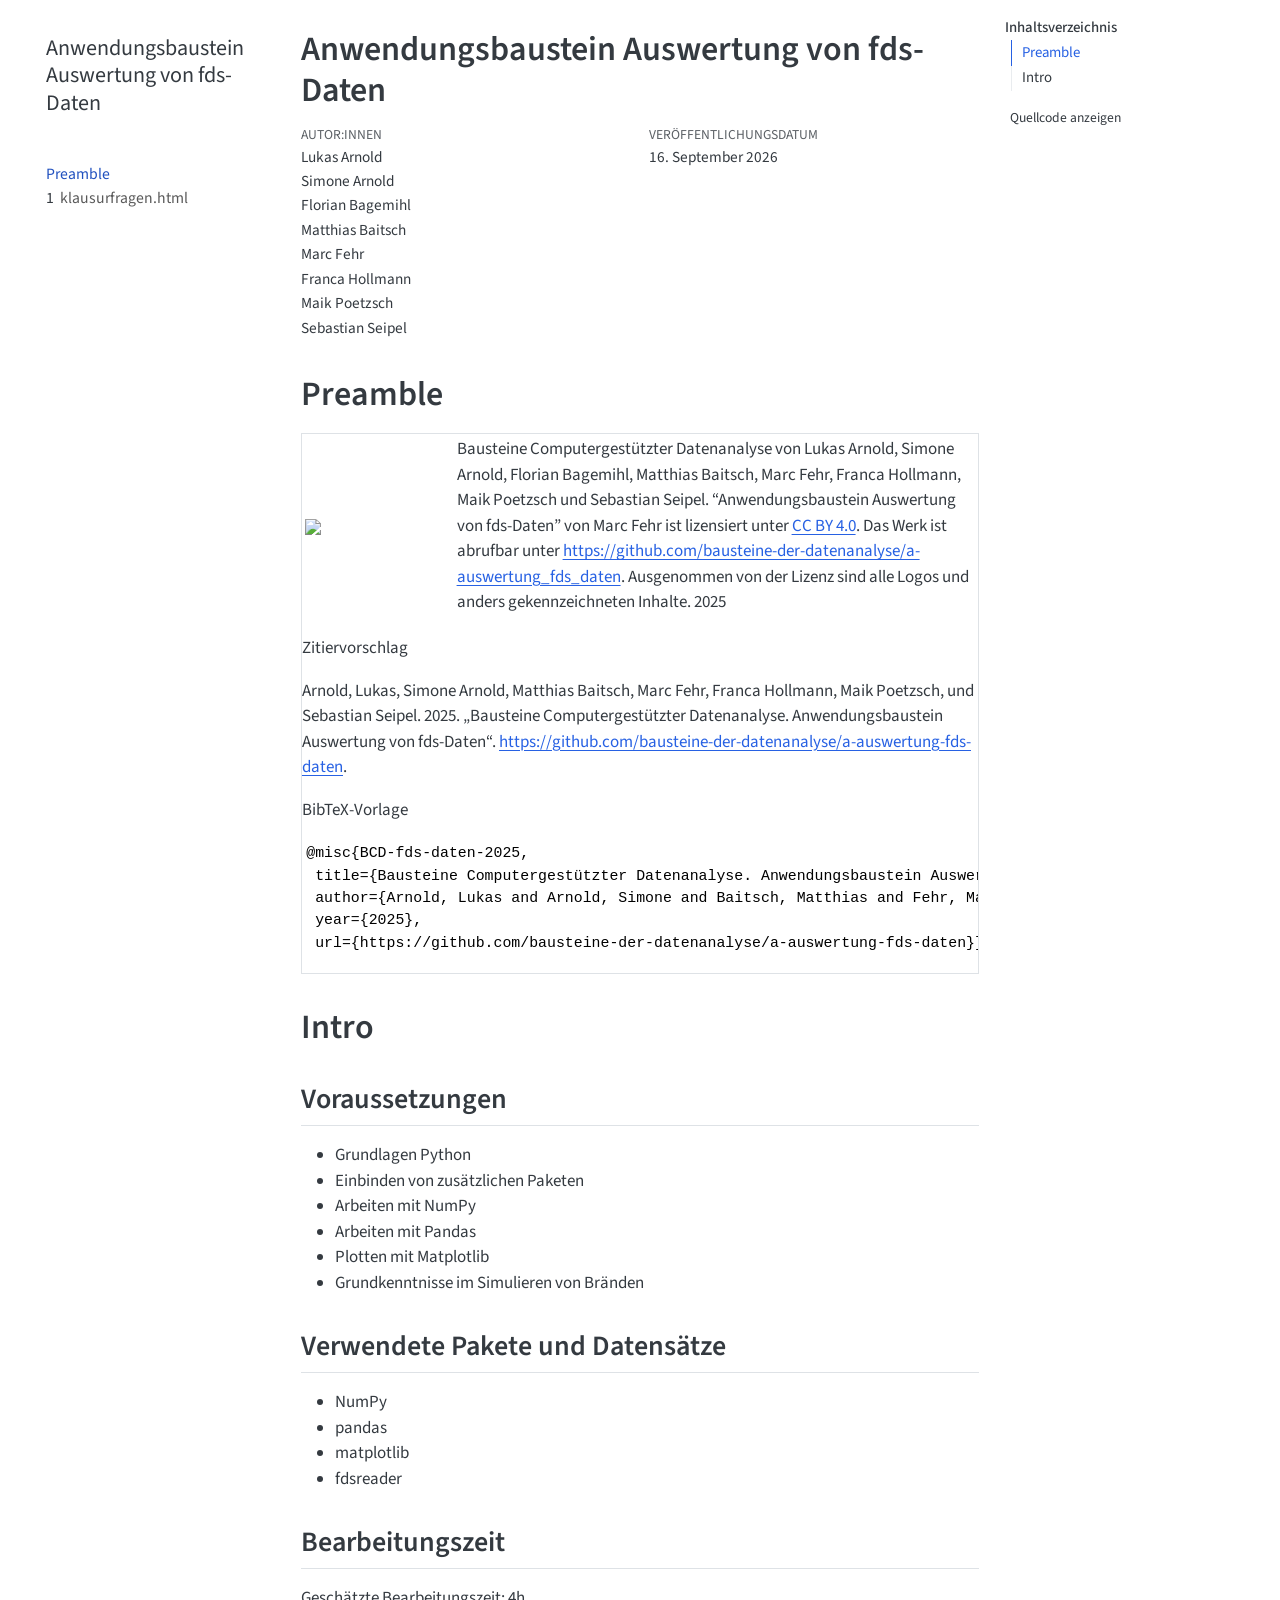
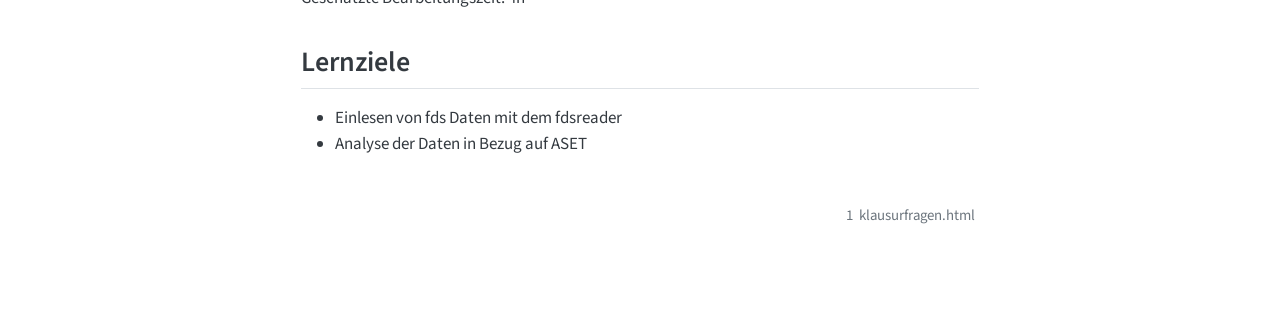
==== commit 873c3c05: "CI added changes 2026-09-16 21:46:09" ====
--- a/output/klausur/index.html
+++ b/output/klausur/index.html
@@ -179,7 +179,7 @@
     <div>
     <div class="quarto-title-meta-heading">Veröffentlichungsdatum</div>
     <div class="quarto-title-meta-contents">
-      <p class="date">26. Mai 2026</p>
+      <p class="date">16. September 2026</p>
     </div>
   </div>
   
@@ -227,7 +227,7 @@
 <li>Arbeiten mit NumPy</li>
 <li>Arbeiten mit Pandas</li>
 <li>Plotten mit Matplotlib</li>
-<li>Grundkentnisse im Simulieren von Bränden</li>
+<li>Grundkenntnisse im Simulieren von Bränden</li>
 </ul>
 </section>
 <section id="verwendete-pakete-und-datensätze" class="level2">
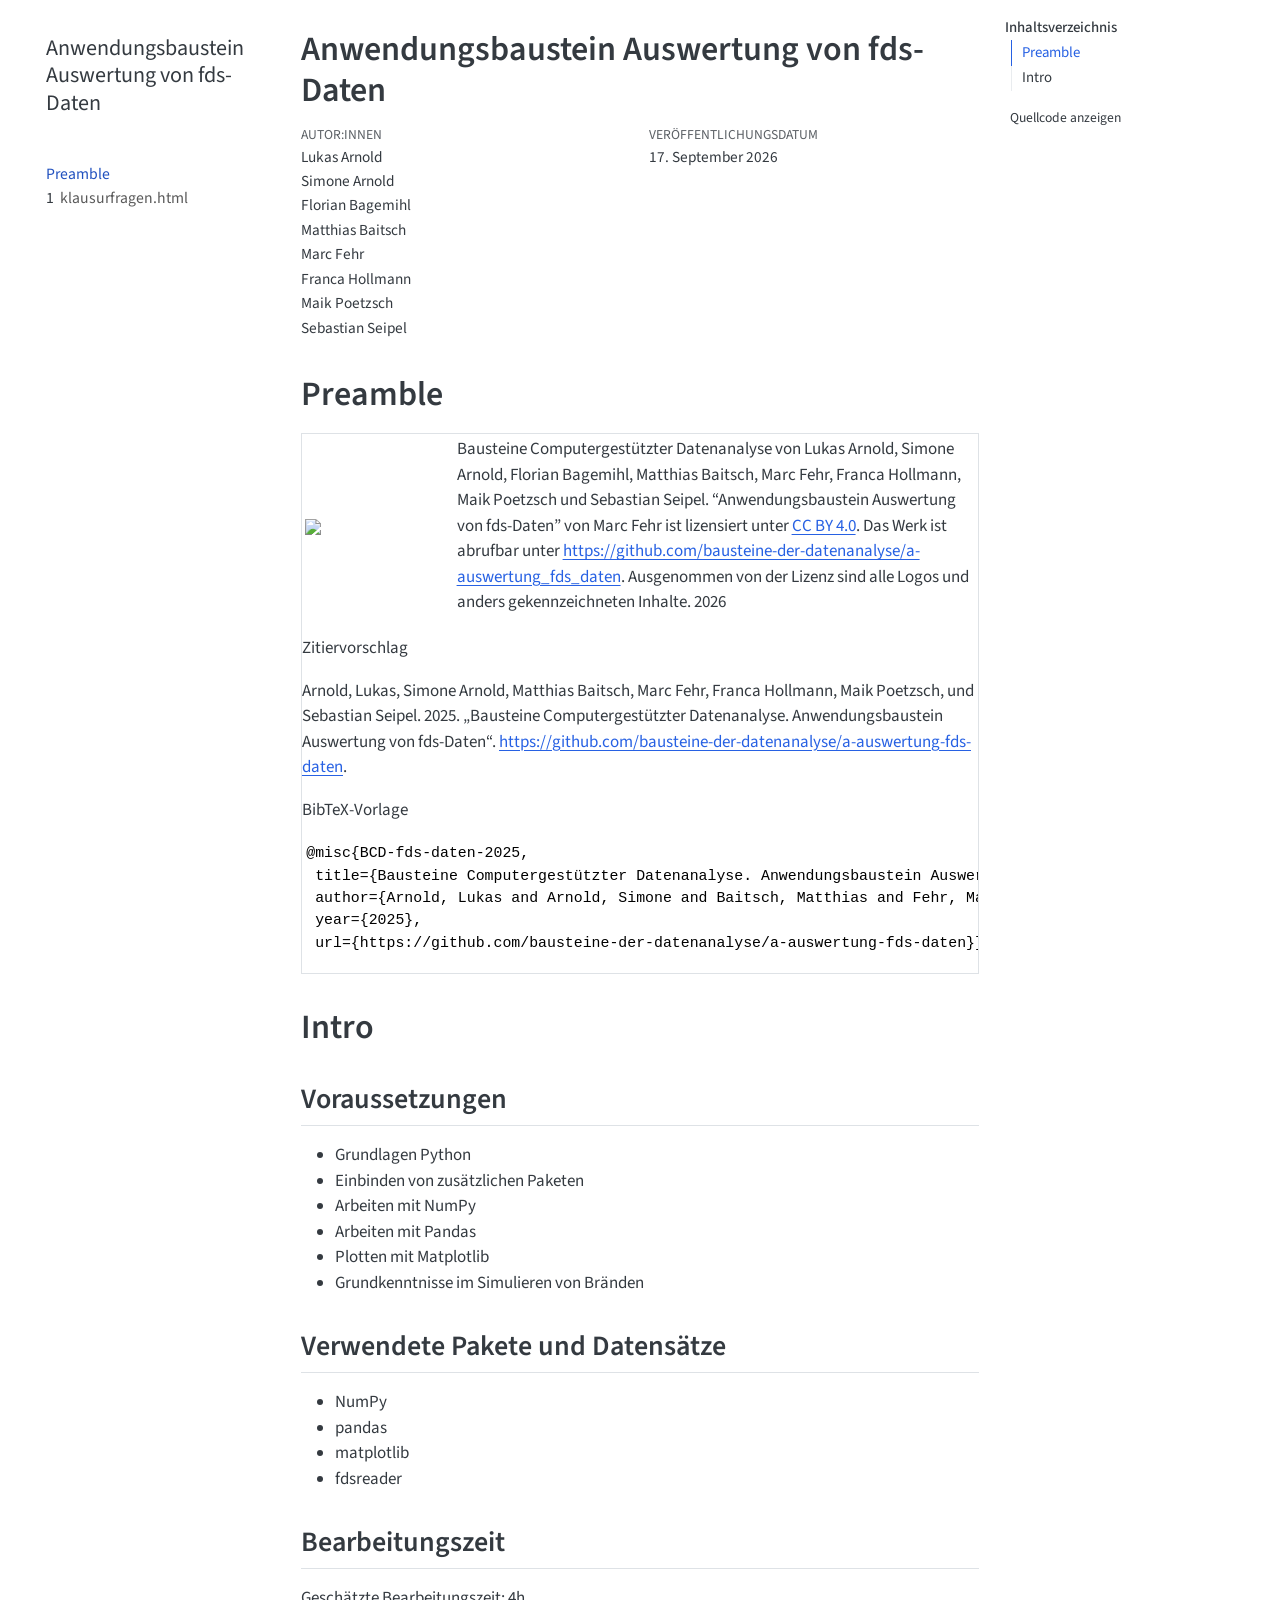
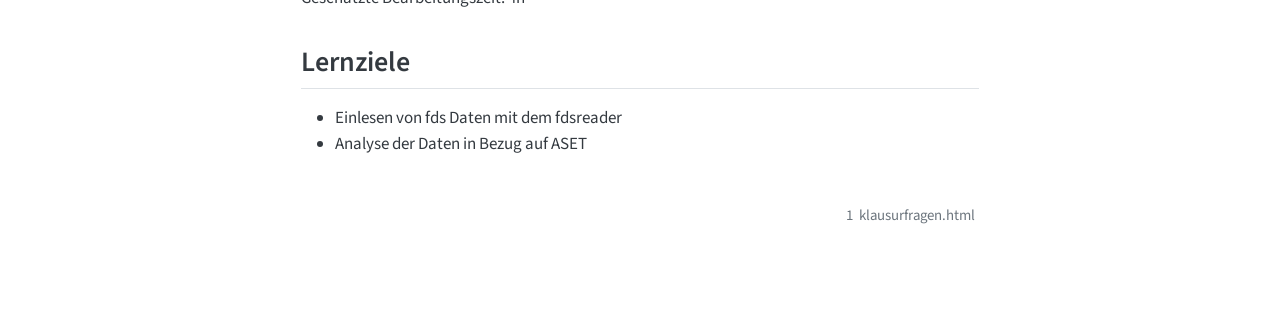
==== commit fef27c56: "CI added changes 2026-09-17 10:13:22" ====
--- a/output/klausur/index.html
+++ b/output/klausur/index.html
@@ -179,7 +179,7 @@
     <div>
     <div class="quarto-title-meta-heading">Veröffentlichungsdatum</div>
     <div class="quarto-title-meta-contents">
-      <p class="date">16. September 2026</p>
+      <p class="date">17. September 2026</p>
     </div>
   </div>
   
@@ -203,7 +203,7 @@
 <p><img src="https://mirrors.creativecommons.org/presskit/buttons/88x31/png/by.png" class="img-fluid"></p>
 </div>
 <div class="quarto-layout-cell" style="flex-basis: 80.0%;justify-content: flex-start;">
-<p>Bausteine Computergestützter Datenanalyse von Lukas Arnold, Simone Arnold, Florian Bagemihl, Matthias Baitsch, Marc Fehr, Franca Hollmann, Maik Poetzsch und Sebastian Seipel. “Anwendungsbaustein Auswertung von fds-Daten” von Marc Fehr ist lizensiert unter <a href="https://creativecommons.org/licenses/by/4.0/deed.de">CC BY 4.0</a>. Das Werk ist abrufbar unter <a href="https://github.com/bausteine-der-datenanalyse/a-auswertung_fds_daten" class="uri">https://github.com/bausteine-der-datenanalyse/a-auswertung_fds_daten</a>. Ausgenommen von der Lizenz sind alle Logos und anders gekennzeichneten Inhalte. 2025</p>
+<p>Bausteine Computergestützter Datenanalyse von Lukas Arnold, Simone Arnold, Florian Bagemihl, Matthias Baitsch, Marc Fehr, Franca Hollmann, Maik Poetzsch und Sebastian Seipel. “Anwendungsbaustein Auswertung von fds-Daten” von Marc Fehr ist lizensiert unter <a href="https://creativecommons.org/licenses/by/4.0/deed.de">CC BY 4.0</a>. Das Werk ist abrufbar unter <a href="https://github.com/bausteine-der-datenanalyse/a-auswertung_fds_daten" class="uri">https://github.com/bausteine-der-datenanalyse/a-auswertung_fds_daten</a>. Ausgenommen von der Lizenz sind alle Logos und anders gekennzeichneten Inhalte. 2026</p>
 </div>
 </div>
 </div>
